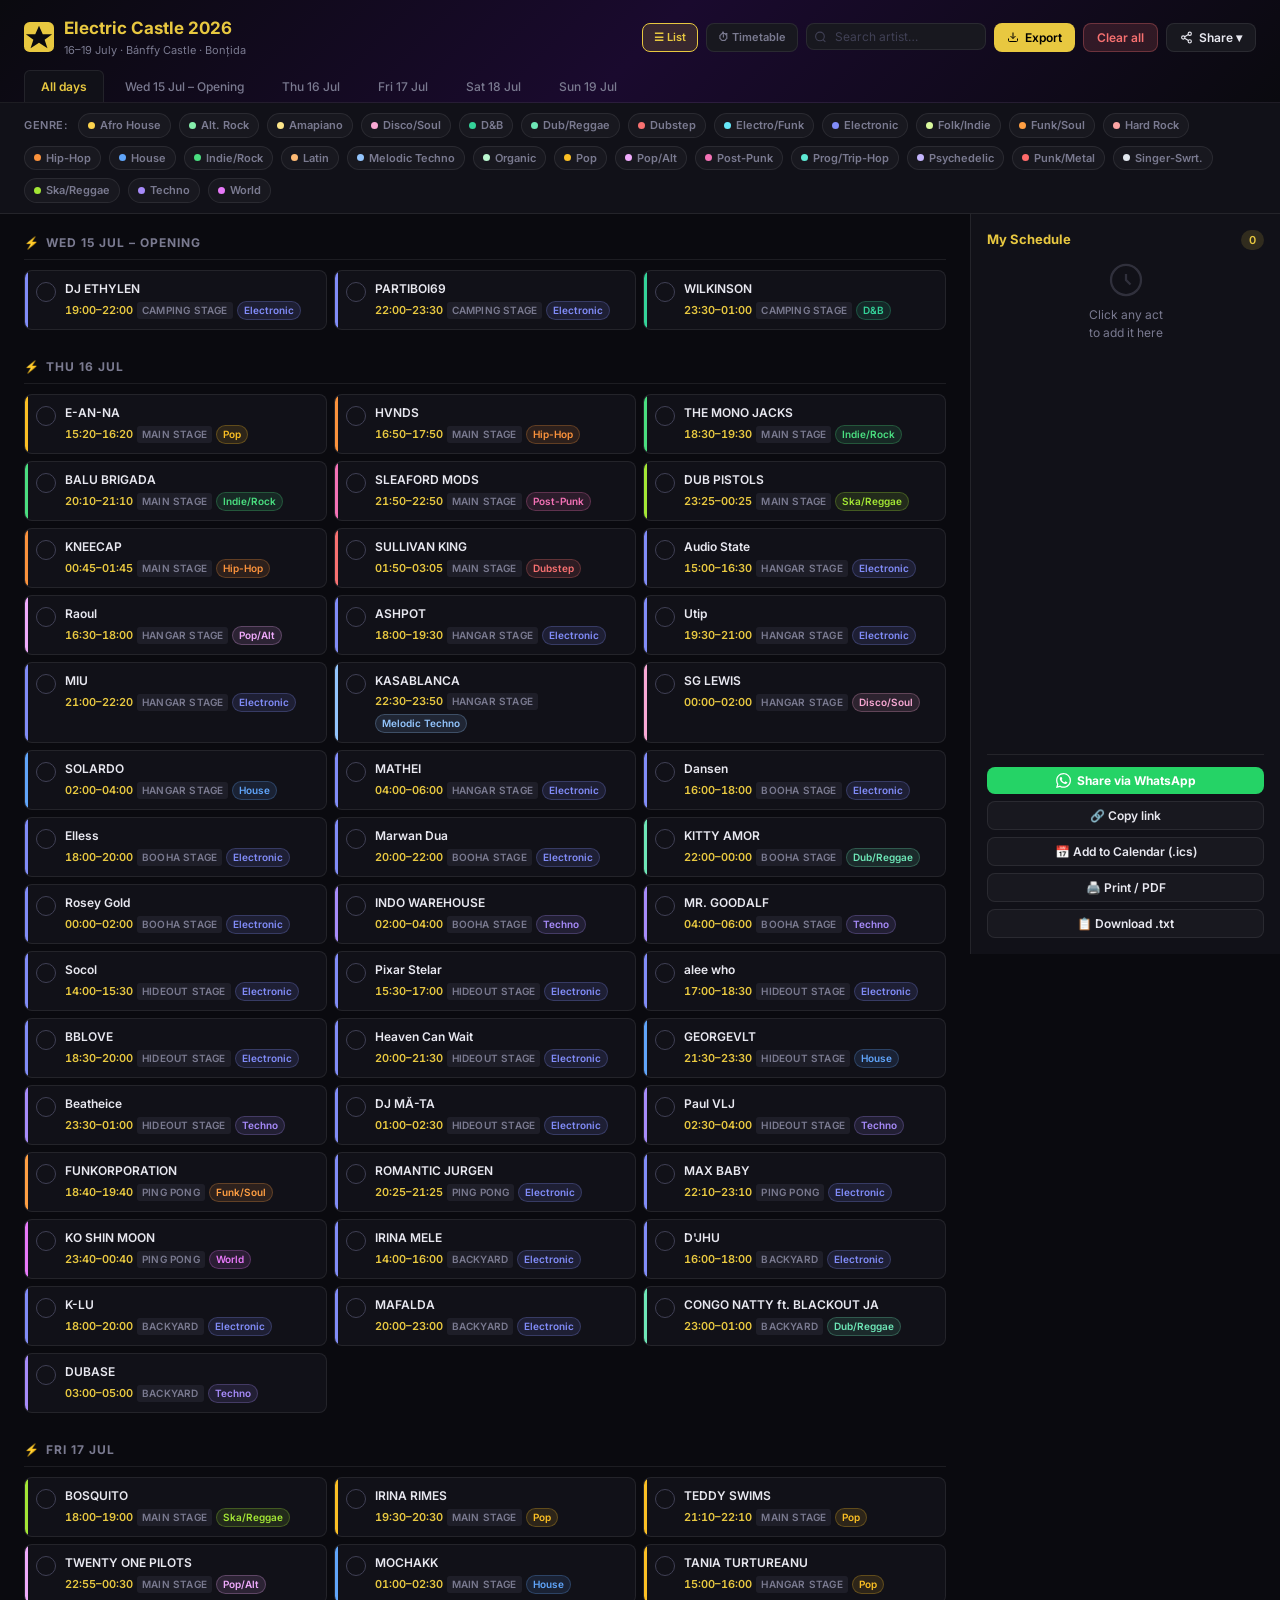
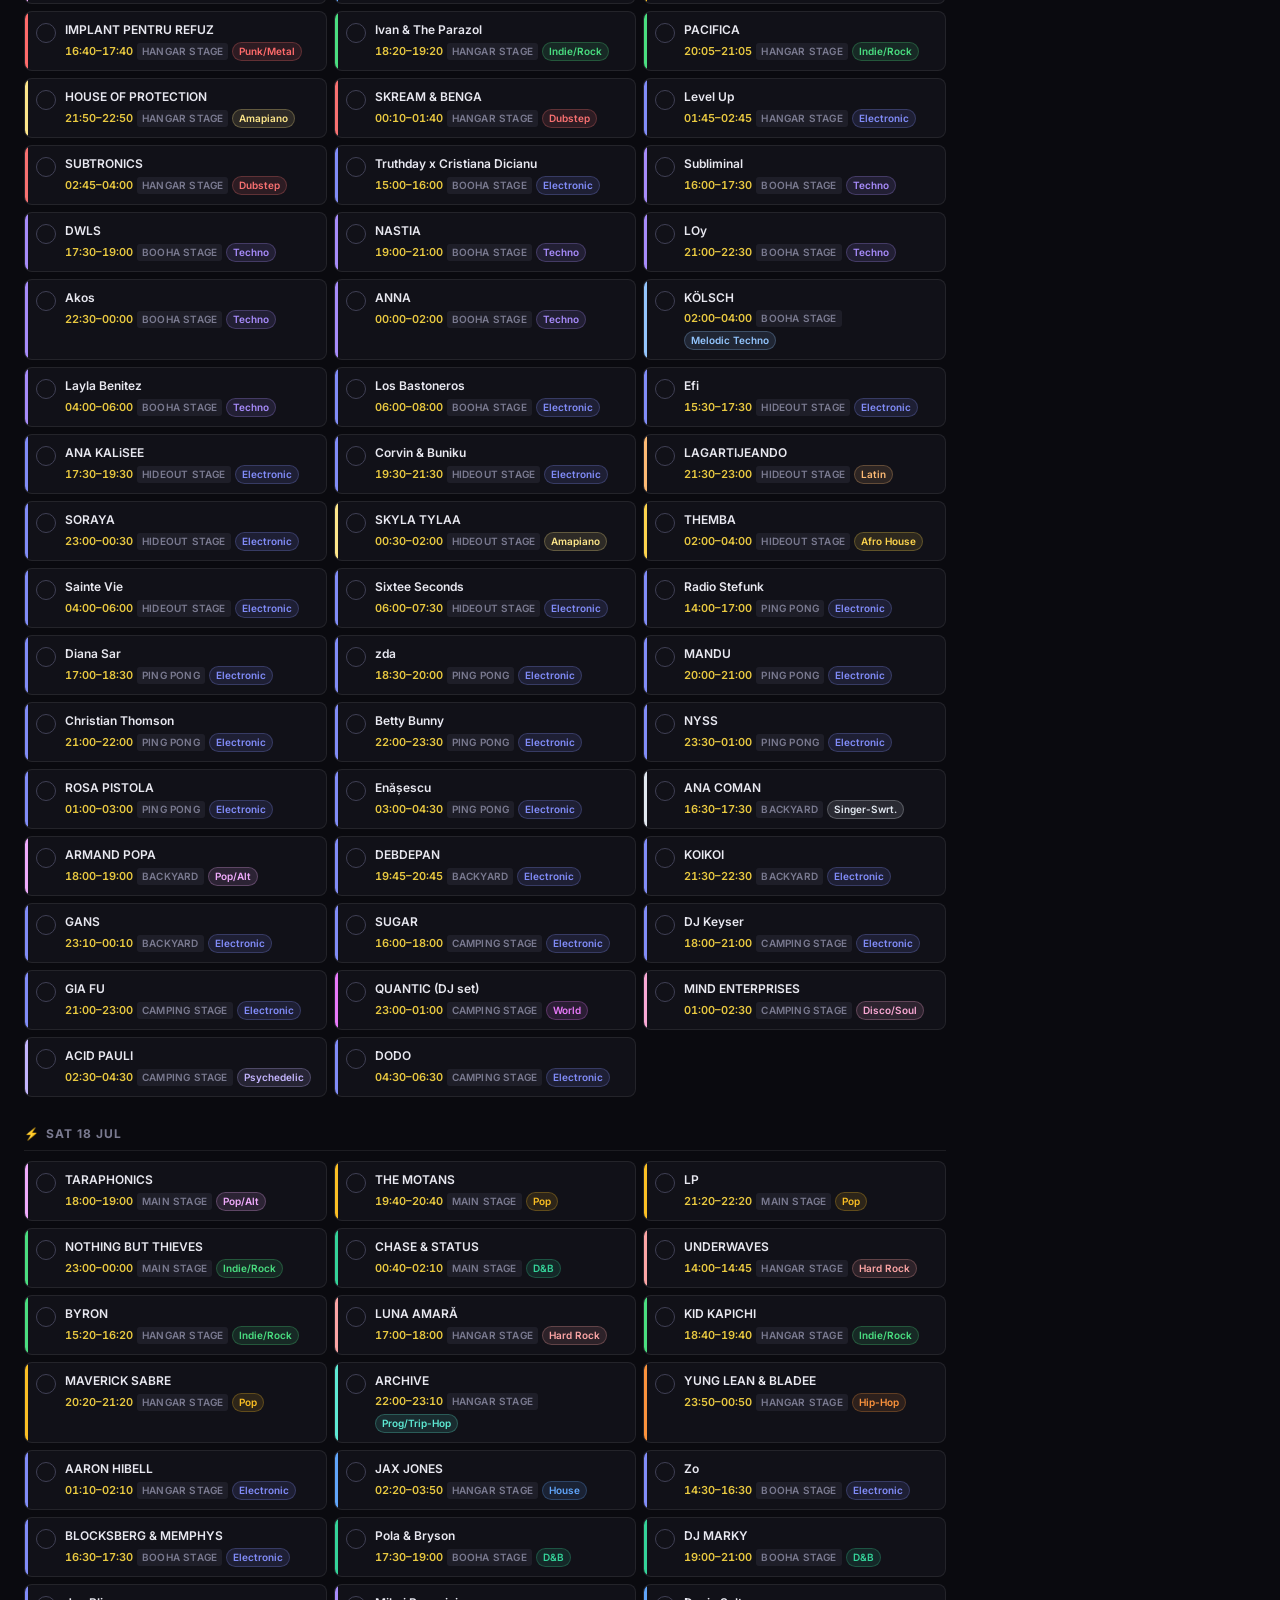
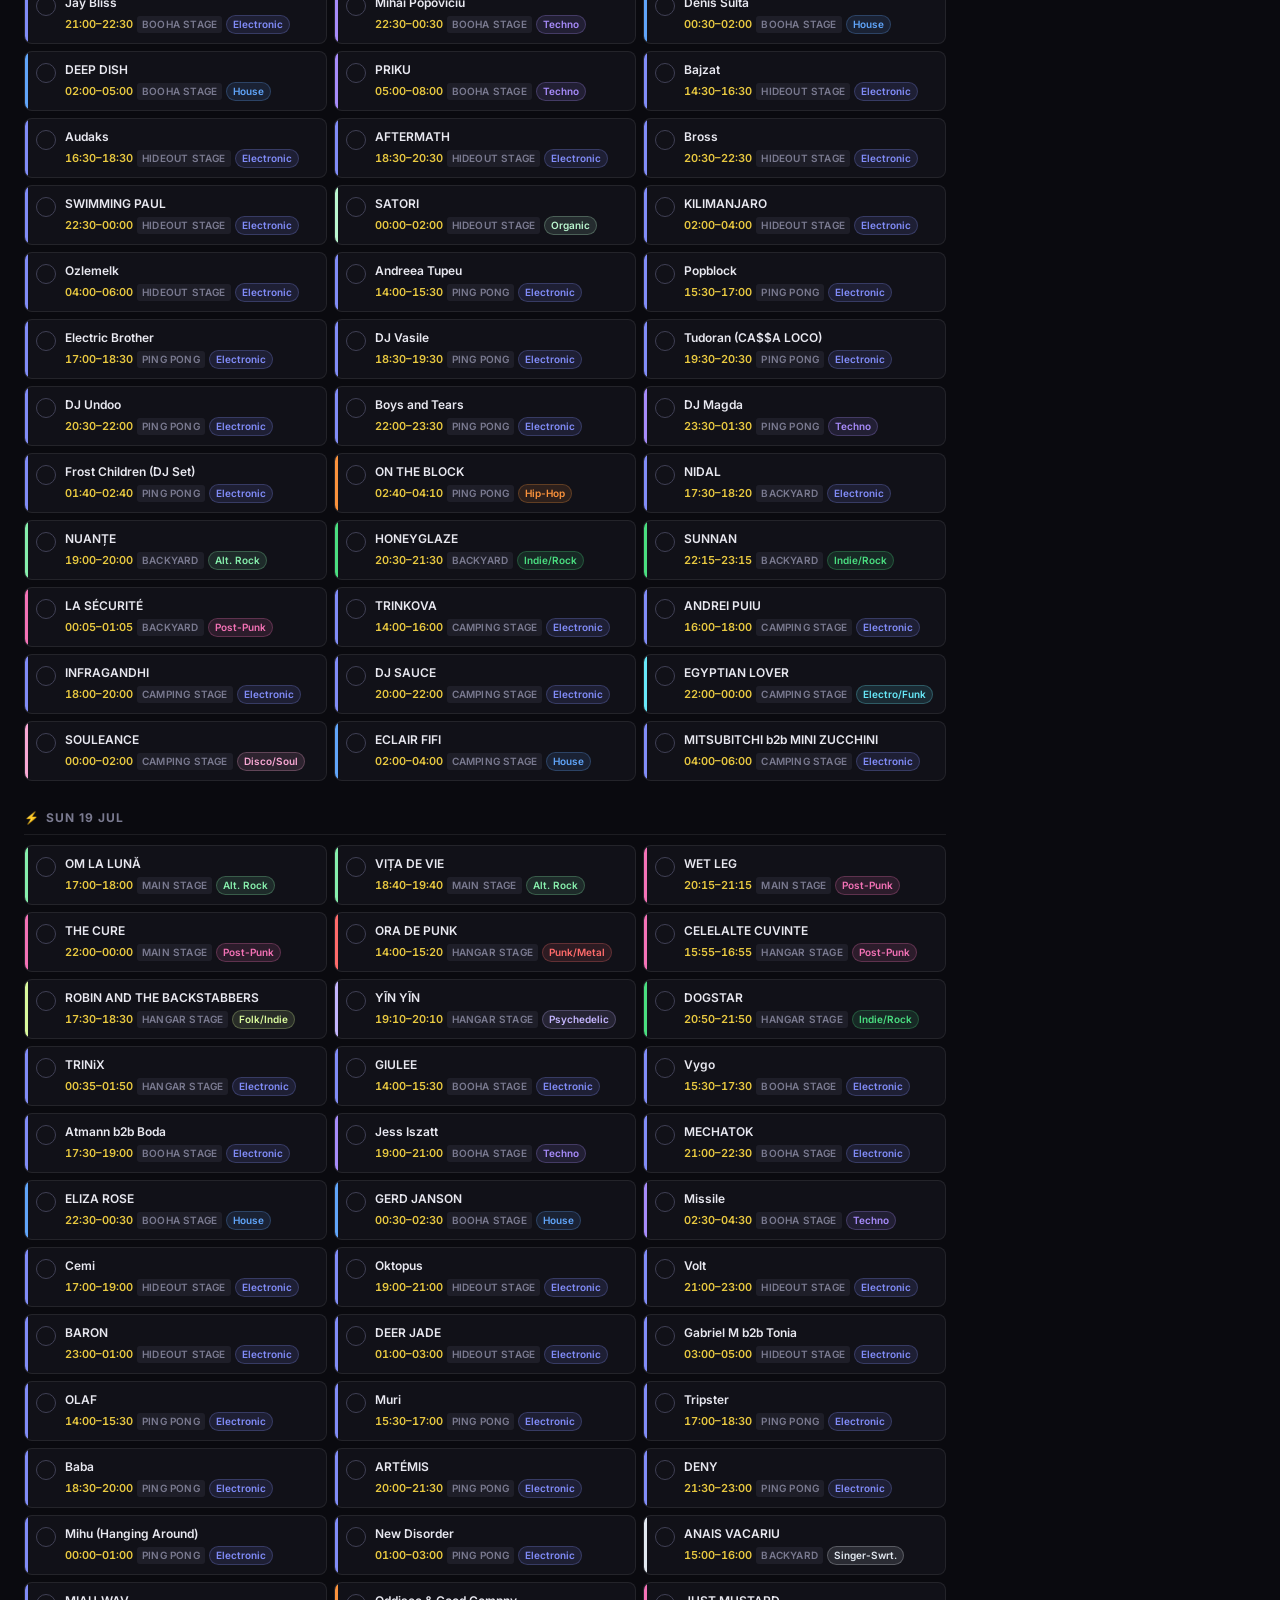
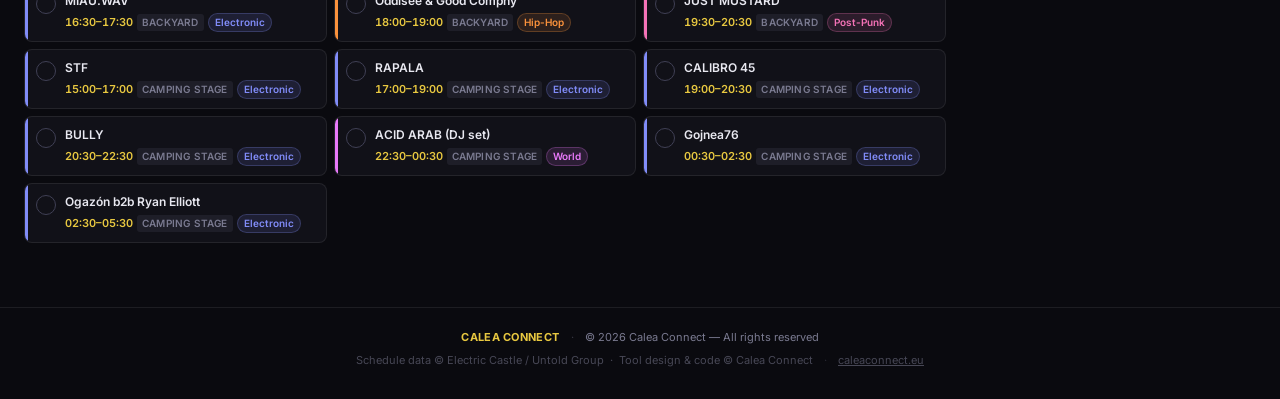
==== index.html @ b25dbf2a "Add files via upload" ====
<!--
  Electric Castle 2026 Festival Planner
  © 2026 Calea Connect (caleaconnect.eu) — All rights reserved
  Schedule data © Electric Castle / Untold Group
  Tool design & code: Calea Connect
-->
<!DOCTYPE html>
<html lang="en" data-theme="dark">
<head>
<meta charset="UTF-8">
<meta name="viewport" content="width=device-width, initial-scale=1.0">
<title>Electric Castle 2026 – Planner</title>
<link rel="preconnect" href="https://fonts.googleapis.com">
<link href="https://fonts.googleapis.com/css2?family=Inter:wght@300;400;500;600;700&display=swap" rel="stylesheet">
<link rel="stylesheet" href="style.css">
</head>
<body>

<header>
  <div class="header-top">
    <div class="logo">
      <svg width="30" height="30" viewBox="0 0 32 32" fill="none" aria-label="EC">
        <rect width="32" height="32" rx="6" fill="#e8c840"/>
        <polygon points="16,4 20,13 30,13 22,19 25,28 16,22 7,28 10,19 2,13 12,13" fill="#0a0a0f"/>
      </svg>
      <div class="logo-text">
        <h1>Electric Castle 2026</h1>
        <p>16–19 July · Bánffy Castle · Bonțida</p>
      </div>
    </div>
    <div class="header-actions">
      <button class="btn btn-view active" id="btnList" onclick="setView('list')">☰ List</button>
      <button class="btn btn-view" id="btnTT" onclick="setView('timetable')">⏱ Timetable</button>
      <div class="search-wrap">
        <svg class="search-icon" width="13" height="13" viewBox="0 0 24 24" fill="none" stroke="currentColor" stroke-width="2"><circle cx="11" cy="11" r="8"/><path d="m21 21-4.35-4.35"/></svg>
        <input type="text" id="searchInput" placeholder="Search artist…" oninput="filterAll()">
      </div>
      <button class="btn btn-primary" onclick="exportTxt()">
        <svg width="12" height="12" viewBox="0 0 24 24" fill="none" stroke="currentColor" stroke-width="2"><path d="M21 15v4a2 2 0 0 1-2 2H5a2 2 0 0 1-2-2v-4"/><polyline points="7 10 12 15 17 10"/><line x1="12" y1="15" x2="12" y2="3"/></svg>
        Export
      </button>
      <button class="btn btn-danger" onclick="clearPicks()">Clear all</button>
      <!-- Share dropdown -->
      <div class="share-dropdown" id="shareDropdown">
        <button class="btn btn-ghost" onclick="sharePicks()" title="Share your picks">
          <svg width="13" height="13" viewBox="0 0 24 24" fill="none" stroke="currentColor" stroke-width="2"><circle cx="18" cy="5" r="3"/><circle cx="6" cy="12" r="3"/><circle cx="18" cy="19" r="3"/><line x1="8.59" y1="13.51" x2="15.42" y2="17.49"/><line x1="15.41" y1="6.51" x2="8.59" y2="10.49"/></svg>
          Share ▾
        </button>
        <div class="share-menu" id="shareMenu">
          <button onclick="shareViaWhatsApp()">
            <svg width="16" height="16" viewBox="0 0 24 24" fill="#25D366"><path d="M17.472 14.382c-.297-.149-1.758-.867-2.03-.967-.273-.099-.471-.148-.67.15-.197.297-.767.966-.94 1.164-.173.199-.347.223-.644.075-.297-.15-1.255-.463-2.39-1.475-.883-.788-1.48-1.761-1.653-2.059-.173-.297-.018-.458.13-.606.134-.133.298-.347.446-.52.149-.174.198-.298.298-.497.099-.198.05-.371-.025-.52-.075-.149-.669-1.612-.916-2.207-.242-.579-.487-.5-.669-.51-.173-.008-.371-.01-.57-.01-.198 0-.52.074-.792.372-.272.297-1.04 1.016-1.04 2.479 0 1.462 1.065 2.875 1.213 3.074.149.198 2.096 3.2 5.077 4.487.709.306 1.262.489 1.694.625.712.227 1.36.195 1.871.118.571-.085 1.758-.719 2.006-1.413.248-.694.248-1.289.173-1.413-.074-.124-.272-.198-.57-.347m-5.421 7.403h-.004a9.87 9.87 0 0 1-5.031-1.378l-.361-.214-3.741.982.998-3.648-.235-.374a9.86 9.86 0 0 1-1.51-5.26c.001-5.45 4.436-9.884 9.888-9.884 2.64 0 5.122 1.03 6.988 2.898a9.825 9.825 0 0 1 2.893 6.994c-.003 5.45-4.437 9.884-9.885 9.884m8.413-18.297A11.815 11.815 0 0 0 12.05 0C5.495 0 .16 5.335.157 11.892c0 2.096.547 4.142 1.588 5.945L.057 24l6.305-1.654a11.882 11.882 0 0 0 5.683 1.448h.005c6.554 0 11.89-5.335 11.893-11.893a11.821 11.821 0 0 0-3.48-8.413Z"/></svg>
            Share via WhatsApp
          </button>
          <button onclick="shareViaCopyLink()">
            <svg width="16" height="16" viewBox="0 0 24 24" fill="none" stroke="currentColor" stroke-width="2"><path d="M10 13a5 5 0 0 0 7.54.54l3-3a5 5 0 0 0-7.07-7.07l-1.72 1.71"/><path d="M14 11a5 5 0 0 0-7.54-.54l-3 3a5 5 0 0 0 7.07 7.07l1.71-1.71"/></svg>
            Copy link
          </button>
          <hr class="divider">
          <button onclick="shareViaNavigator()">
            <svg width="16" height="16" viewBox="0 0 24 24" fill="none" stroke="currentColor" stroke-width="2"><circle cx="18" cy="5" r="3"/><circle cx="6" cy="12" r="3"/><circle cx="18" cy="19" r="3"/><line x1="8.59" y1="13.51" x2="15.42" y2="17.49"/><line x1="15.41" y1="6.51" x2="8.59" y2="10.49"/></svg>
            More options…
          </button>
        </div>
      </div>
    </div>
  </div>
  <div class="tabs" id="dayTabs"></div>
</header>

<div id="shareNotif" style="display:none;position:fixed;bottom:24px;left:50%;transform:translateX(-50%);background:#1e1e28;border:1px solid #4ade80;border-radius:10px;padding:12px 20px;font-size:13px;color:#4ade80;font-weight:600;z-index:999;box-shadow:0 8px 32px rgba(0,0,0,.5);align-items:center;gap:10px;">
  <svg width="16" height="16" viewBox="0 0 24 24" fill="none" stroke="currentColor" stroke-width="2.5"><polyline points="20 6 9 17 4 12"/></svg>
  <span id="shareNotifText">Link copied!</span>
</div>

<div class="toolbar" id="genreFilters">
  <span class="filter-label">Genre:</span>
</div>

<div class="app-body">
  <div class="schedule-panel" id="schedulePanel"></div>
  <aside class="picks-panel" id="picksPanel">
    <div class="picks-title">My Schedule <span class="picks-count" id="picksCount">0</span></div>
    <div id="picksContent"></div>
    <div class="export-section" style="display:flex;flex-direction:column;gap:7px;">
      <!-- WhatsApp share prominent button -->
      <button class="btn btn-whatsapp" style="width:100%;justify-content:center;" onclick="shareViaWhatsApp()">
        <svg width="15" height="15" viewBox="0 0 24 24" fill="white"><path d="M17.472 14.382c-.297-.149-1.758-.867-2.03-.967-.273-.099-.471-.148-.67.15-.197.297-.767.966-.94 1.164-.173.199-.347.223-.644.075-.297-.15-1.255-.463-2.39-1.475-.883-.788-1.48-1.761-1.653-2.059-.173-.297-.018-.458.13-.606.134-.133.298-.347.446-.52.149-.174.198-.298.298-.497.099-.198.05-.371-.025-.52-.075-.149-.669-1.612-.916-2.207-.242-.579-.487-.5-.669-.51-.173-.008-.371-.01-.57-.01-.198 0-.52.074-.792.372-.272.297-1.04 1.016-1.04 2.479 0 1.462 1.065 2.875 1.213 3.074.149.198 2.096 3.2 5.077 4.487.709.306 1.262.489 1.694.625.712.227 1.36.195 1.871.118.571-.085 1.758-.719 2.006-1.413.248-.694.248-1.289.173-1.413-.074-.124-.272-.198-.57-.347m-5.421 7.403h-.004a9.87 9.87 0 0 1-5.031-1.378l-.361-.214-3.741.982.998-3.648-.235-.374a9.86 9.86 0 0 1-1.51-5.26c.001-5.45 4.436-9.884 9.888-9.884 2.64 0 5.122 1.03 6.988 2.898a9.825 9.825 0 0 1 2.893 6.994c-.003 5.45-4.437 9.884-9.885 9.884m8.413-18.297A11.815 11.815 0 0 0 12.05 0C5.495 0 .16 5.335.157 11.892c0 2.096.547 4.142 1.588 5.945L.057 24l6.305-1.654a11.882 11.882 0 0 0 5.683 1.448h.005c6.554 0 11.89-5.335 11.893-11.893a11.821 11.821 0 0 0-3.48-8.413Z"/></svg>
        Share via WhatsApp
      </button>
      <button class="btn btn-ghost" style="width:100%;justify-content:center;" onclick="shareViaCopyLink()">🔗 Copy link</button>
      <button class="btn btn-ghost" style="width:100%;justify-content:center;" onclick="exportICS()">📅 Add to Calendar (.ics)</button>
      <button class="btn btn-ghost" style="width:100%;justify-content:center;" onclick="exportPDF()">🖨️ Print / PDF</button>
      <button class="btn btn-ghost" style="width:100%;justify-content:center;" onclick="exportTxt()">📋 Download .txt</button>
    </div>
  </aside>
</div>

<script src="app.js"></script>

<footer style="text-align:center;padding:20px 16px 28px;border-top:1px solid var(--border);margin-top:16px;font-size:11px;color:var(--muted);line-height:1.8;">
  <div style="margin-bottom:4px;">
    <a href="https://caleaconnect.eu" target="_blank" rel="noopener noreferrer"
       style="color:var(--accent);font-weight:700;text-decoration:none;letter-spacing:.3px;">
      CALEA CONNECT
    </a>
    <span style="margin:0 8px;opacity:.4;">·</span>
    <span>© 2026 Calea Connect — All rights reserved</span>
  </div>
  <div style="opacity:.55;">
    Schedule data © Electric Castle / Untold Group &nbsp;·&nbsp;
    Tool design &amp; code © Calea Connect
    <span style="margin:0 8px;opacity:.5;">·</span>
    <a href="https://caleaconnect.eu" target="_blank" rel="noopener noreferrer"
       style="color:var(--muted);text-decoration:underline;">caleaconnect.eu</a>
  </div>
</footer>

</body>
</html>
---- style.css ----
/*
 * Electric Castle 2026 Festival Planner — Stylesheet
 * © 2026 Calea Connect (caleaconnect.eu) — All rights reserved
 */
:root {
  --bg:#0a0a0f;--surface:#111118;--surface2:#18181f;--surface3:#1e1e28;
  --border:rgba(255,255,255,0.08);--text:#e8e8f0;--muted:#7a7a90;--faint:#404055;
  --accent:#e8c840;--accent-dim:rgba(232,200,64,0.15);
  --radius:8px;--font:'Inter',sans-serif;
}
*,*::before,*::after{box-sizing:border-box;margin:0;padding:0;}
html{scroll-behavior:smooth;}
body{background:var(--bg);color:var(--text);font-family:var(--font);font-size:14px;line-height:1.5;min-height:100vh;}

/* GENRE COLORS */
.g-indierock    {--gc:#4ade80;}
.g-postpunk     {--gc:#f472b6;}
.g-altrock      {--gc:#86efac;}
.g-hiphop       {--gc:#fb923c;}
.g-house        {--gc:#60a5fa;}
.g-techno       {--gc:#a78bfa;}
.g-dnb          {--gc:#34d399;}
.g-dubstep      {--gc:#f87171;}
.g-pop          {--gc:#fbbf24;}
.g-popalt       {--gc:#f0abfc;}
.g-dub          {--gc:#6ee7b7;}
.g-world        {--gc:#e879f9;}
.g-disco        {--gc:#f9a8d4;}
.g-melodic      {--gc:#93c5fd;}
.g-afro         {--gc:#fcd34d;}
.g-psychedelic  {--gc:#c4b5fd;}
.g-prog         {--gc:#5eead4;}
.g-latin        {--gc:#fdba74;}
.g-electro      {--gc:#67e8f9;}
.g-organic      {--gc:#bbf7d0;}
.g-metal        {--gc:#fca5a5;}
.g-amapiano     {--gc:#fde68a;}
.g-electronic   {--gc:#818cf8;}
.g-folk         {--gc:#d9f99d;}
.g-punk         {--gc:#fb7185;}
.g-singer       {--gc:#e2e8f0;}
.g-ska          {--gc:#a3e635;}
.g-funk         {--gc:#ff9f43;}
.g-metal2       {--gc:#ff6b6b;}

header{
  background:linear-gradient(135deg,#0a0a0f 0%,#1a0a2e 50%,#0a0a0f 100%);
  border-bottom:1px solid var(--border);
  padding:16px 24px 0;position:sticky;top:0;z-index:100;
}
.header-top{display:flex;align-items:center;justify-content:space-between;gap:12px;flex-wrap:wrap;padding-bottom:12px;}
.logo{display:flex;align-items:center;gap:10px;}
.logo-text h1{font-size:17px;font-weight:700;color:var(--accent);}
.logo-text p{font-size:11px;color:var(--muted);}
.header-actions{display:flex;gap:8px;flex-wrap:wrap;}
.btn{display:inline-flex;align-items:center;gap:6px;padding:6px 13px;border-radius:var(--radius);border:none;cursor:pointer;font-size:12px;font-weight:600;font-family:var(--font);transition:all 180ms ease;white-space:nowrap;}
.btn-primary{background:var(--accent);color:#000;}
.btn-primary:hover{background:#f0d060;}
.btn-ghost{background:var(--surface2);color:var(--text);border:1px solid var(--border);}
.btn-ghost:hover{background:var(--surface3);}
.btn-danger{background:rgba(248,113,113,0.15);color:#f87171;border:1px solid rgba(248,113,113,0.3);}
.btn-danger:hover{background:rgba(248,113,113,0.25);}
.btn-view{background:var(--surface2);color:var(--muted);border:1px solid var(--border);font-size:11px;padding:5px 11px;}
.btn-view.active{background:var(--accent-dim);color:var(--accent);border-color:var(--accent);}

.tabs{display:flex;gap:4px;overflow-x:auto;padding-bottom:0;}
.tab{padding:8px 16px;border-radius:6px 6px 0 0;cursor:pointer;font-size:12px;font-weight:500;border:1px solid transparent;border-bottom:none;color:var(--muted);background:none;font-family:var(--font);white-space:nowrap;transition:all 180ms ease;}
.tab:hover{color:var(--text);background:var(--surface2);}
.tab.active{background:var(--surface);color:var(--accent);border-color:var(--border);font-weight:600;}

.toolbar{display:flex;flex-wrap:wrap;gap:8px;padding:10px 24px;border-bottom:1px solid var(--border);background:var(--surface);align-items:center;}
.filter-label{font-size:11px;font-weight:600;color:var(--muted);text-transform:uppercase;letter-spacing:.5px;margin-right:2px;}
.chip{display:inline-flex;align-items:center;gap:5px;padding:3px 9px;border-radius:99px;cursor:pointer;font-size:11px;font-weight:600;border:1px solid transparent;transition:all 150ms ease;user-select:none;background:var(--surface2);color:var(--muted);border-color:var(--border);}
.chip .dot{width:7px;height:7px;border-radius:50%;background:var(--gc,#818cf8);flex-shrink:0;}
.chip.active{color:var(--gc,#818cf8);border-color:var(--gc,#818cf8);background:color-mix(in srgb,var(--gc,#818cf8) 12%,transparent);}
.search-wrap{position:relative;}
.search-wrap input{width:180px;background:var(--surface2);border:1px solid var(--border);border-radius:var(--radius);padding:5px 10px 5px 28px;font-size:12px;color:var(--text);font-family:var(--font);outline:none;transition:border-color 150ms ease;}
.search-wrap input:focus{border-color:var(--accent);}
.search-wrap input::placeholder{color:var(--faint);}
.search-icon{position:absolute;left:8px;top:50%;transform:translateY(-50%);color:var(--faint);}

/* MAIN LAYOUT */
.app-body{display:grid;grid-template-columns:1fr 310px;min-height:calc(100vh - 160px);}
@media(max-width:900px){.app-body{grid-template-columns:1fr;}}
.schedule-panel{padding:20px 24px;overflow-y:auto;}

/* ── LIST VIEW ── */
.day-section{margin-bottom:28px;}
.day-header{font-size:12px;font-weight:700;text-transform:uppercase;letter-spacing:1px;color:var(--muted);margin-bottom:10px;padding-bottom:7px;border-bottom:1px solid var(--border);display:flex;align-items:center;gap:6px;}
.day-header span{color:var(--accent);}
.acts-grid{display:grid;grid-template-columns:repeat(auto-fill,minmax(255px,1fr));gap:7px;}
.act-card{background:var(--surface);border:1px solid var(--border);border-radius:var(--radius);padding:9px 11px;cursor:pointer;transition:all 150ms ease;display:flex;align-items:flex-start;gap:9px;position:relative;overflow:hidden;}
.act-card::before{content:'';position:absolute;left:0;top:0;bottom:0;width:3px;background:var(--gc,#818cf8);}
.act-card:hover{background:var(--surface2);border-color:color-mix(in srgb,var(--gc,#818cf8) 40%,var(--border));}
.act-card.picked{background:color-mix(in srgb,var(--gc,#818cf8) 10%,var(--surface));border-color:var(--gc,#818cf8);}
.act-card.picked .pick-btn{background:var(--gc,#818cf8);color:#000;border-color:var(--gc,#818cf8);}
.act-card.hidden{display:none;}
.pick-btn{flex-shrink:0;width:20px;height:20px;border-radius:50%;border:1.5px solid var(--faint);background:none;cursor:pointer;font-size:10px;display:flex;align-items:center;justify-content:center;transition:all 150ms ease;margin-top:2px;}
.pick-btn:hover{border-color:var(--gc,#818cf8);}
.act-info{flex:1;min-width:0;}
.act-name{font-size:12px;font-weight:600;color:var(--text);margin-bottom:3px;}
.act-meta{display:flex;flex-wrap:wrap;gap:4px;align-items:center;}
.act-time{font-size:11px;color:var(--accent);font-weight:600;font-variant-numeric:tabular-nums;}
.act-stage{font-size:10px;font-weight:600;padding:1px 5px;border-radius:3px;background:var(--surface3);color:var(--muted);text-transform:uppercase;letter-spacing:.2px;}
.act-genre{font-size:10px;font-weight:600;padding:1px 6px;border-radius:99px;color:var(--gc,#818cf8);background:color-mix(in srgb,var(--gc,#818cf8) 12%,transparent);border:1px solid color-mix(in srgb,var(--gc,#818cf8) 25%,transparent);}

/* ── TIMETABLE VIEW ── */
.timetable-wrap{overflow-x:auto;padding-bottom:16px;}
.timetable{border-collapse:collapse;width:max-content;min-width:100%;}
.timetable th{position:sticky;top:0;background:var(--surface2);z-index:10;font-size:10px;font-weight:700;text-transform:uppercase;letter-spacing:.5px;padding:8px 12px;border:1px solid var(--border);white-space:nowrap;color:var(--accent);}
.timetable th.time-col{background:var(--bg);color:var(--muted);min-width:52px;}
.timetable td{border:1px solid var(--border);padding:0;vertical-align:top;min-width:160px;height:30px;}
.timetable td.time-cell{background:var(--surface2);color:var(--muted);font-size:10px;font-variant-numeric:tabular-nums;font-weight:600;padding:4px 8px;vertical-align:middle;text-align:right;white-space:nowrap;}
.timetable td.hour-row{background:rgba(232,200,64,0.04);}
.timetable td.time-cell.hour-row{color:var(--accent);}
.tt-cell{
  width:100%;height:100%;padding:5px 8px;cursor:pointer;
  display:flex;flex-direction:column;justify-content:center;
  border-left:3px solid var(--gc,#818cf8);
  background:color-mix(in srgb,var(--gc,#818cf8) 10%,var(--surface));
  transition:all 150ms ease;
}
.tt-cell:hover{background:color-mix(in srgb,var(--gc,#818cf8) 20%,var(--surface));}
.tt-cell.picked{background:color-mix(in srgb,var(--gc,#818cf8) 25%,var(--surface));outline:2px solid var(--gc,#818cf8);outline-offset:-2px;}
.tt-cell.hidden-tt{display:none;}
.tt-name{font-size:11px;font-weight:700;color:var(--text);line-height:1.2;}
.tt-time{font-size:10px;color:var(--accent);font-variant-numeric:tabular-nums;margin-top:2px;}
.tt-genre{font-size:9px;color:var(--muted);margin-top:1px;}
.tt-empty{background:var(--surface);height:100%;}

/* PICKS PANEL */
.picks-panel{border-left:1px solid var(--border);background:var(--surface);padding:16px;position:sticky;top:160px;height:calc(100vh - 160px);overflow-y:auto;display:flex;flex-direction:column;gap:12px;}
.picks-title{font-size:13px;font-weight:700;color:var(--accent);display:flex;align-items:center;justify-content:space-between;}
.picks-count{font-size:11px;font-weight:600;padding:2px 8px;border-radius:99px;background:var(--accent-dim);color:var(--accent);}
.picks-empty{flex:1;display:flex;flex-direction:column;align-items:center;justify-content:center;text-align:center;gap:8px;color:var(--muted);}
.picks-empty svg{opacity:.3;}
.pick-day-label{font-size:10px;font-weight:700;text-transform:uppercase;letter-spacing:.8px;color:var(--muted);margin-bottom:5px;padding:3px 0;border-bottom:1px solid var(--border);}
.pick-item{display:flex;align-items:center;gap:7px;padding:6px 8px;border-radius:6px;margin-bottom:3px;background:var(--surface2);border-left:3px solid var(--gc,#818cf8);cursor:pointer;transition:all 150ms ease;}
.pick-item:hover{background:var(--surface3);}
.pick-item-info{flex:1;min-width:0;}
.pick-item-name{font-size:11px;font-weight:600;color:var(--text);overflow:hidden;text-overflow:ellipsis;white-space:nowrap;}
.pick-item-meta{font-size:10px;color:var(--muted);margin-top:1px;}
.pick-item-remove{flex-shrink:0;width:16px;height:16px;border-radius:50%;background:none;border:none;color:var(--faint);cursor:pointer;font-size:13px;display:flex;align-items:center;justify-content:center;transition:color 150ms ease;}
.pick-item-remove:hover{color:#f87171;}
.conflict{font-size:10px;font-weight:700;padding:1px 5px;border-radius:3px;background:rgba(248,113,113,0.15);color:#f87171;border:1px solid rgba(248,113,113,0.3);}
.export-section{margin-top:auto;padding-top:12px;border-top:1px solid var(--border);}
.no-acts{padding:32px;text-align:center;color:var(--muted);font-size:13px;}

::-webkit-scrollbar{width:5px;height:5px;}
::-webkit-scrollbar-track{background:var(--bg);}
::-webkit-scrollbar-thumb{background:var(--faint);border-radius:99px;}
.btn-whatsapp{background:#25D366;color:#fff;font-weight:700;}
.btn-whatsapp:hover{background:#1ebe5d;}
.btn-whatsapp svg{flex-shrink:0;}
.share-dropdown{position:relative;display:inline-block;}
.share-menu{display:none;position:absolute;top:calc(100% + 6px);right:0;background:var(--surface2);border:1px solid var(--border);border-radius:var(--radius);min-width:200px;z-index:200;overflow:hidden;box-shadow:0 8px 24px rgba(0,0,0,.5);}
.share-menu.open{display:block;}
.share-menu button{width:100%;padding:10px 14px;text-align:left;background:none;border:none;color:var(--text);font-size:12px;font-weight:500;cursor:pointer;display:flex;align-items:center;gap:9px;transition:background 150ms ease;font-family:var(--font);}
.share-menu button:hover{background:var(--surface3);}
.share-menu .divider{border:none;border-top:1px solid var(--border);margin:3px 0;}
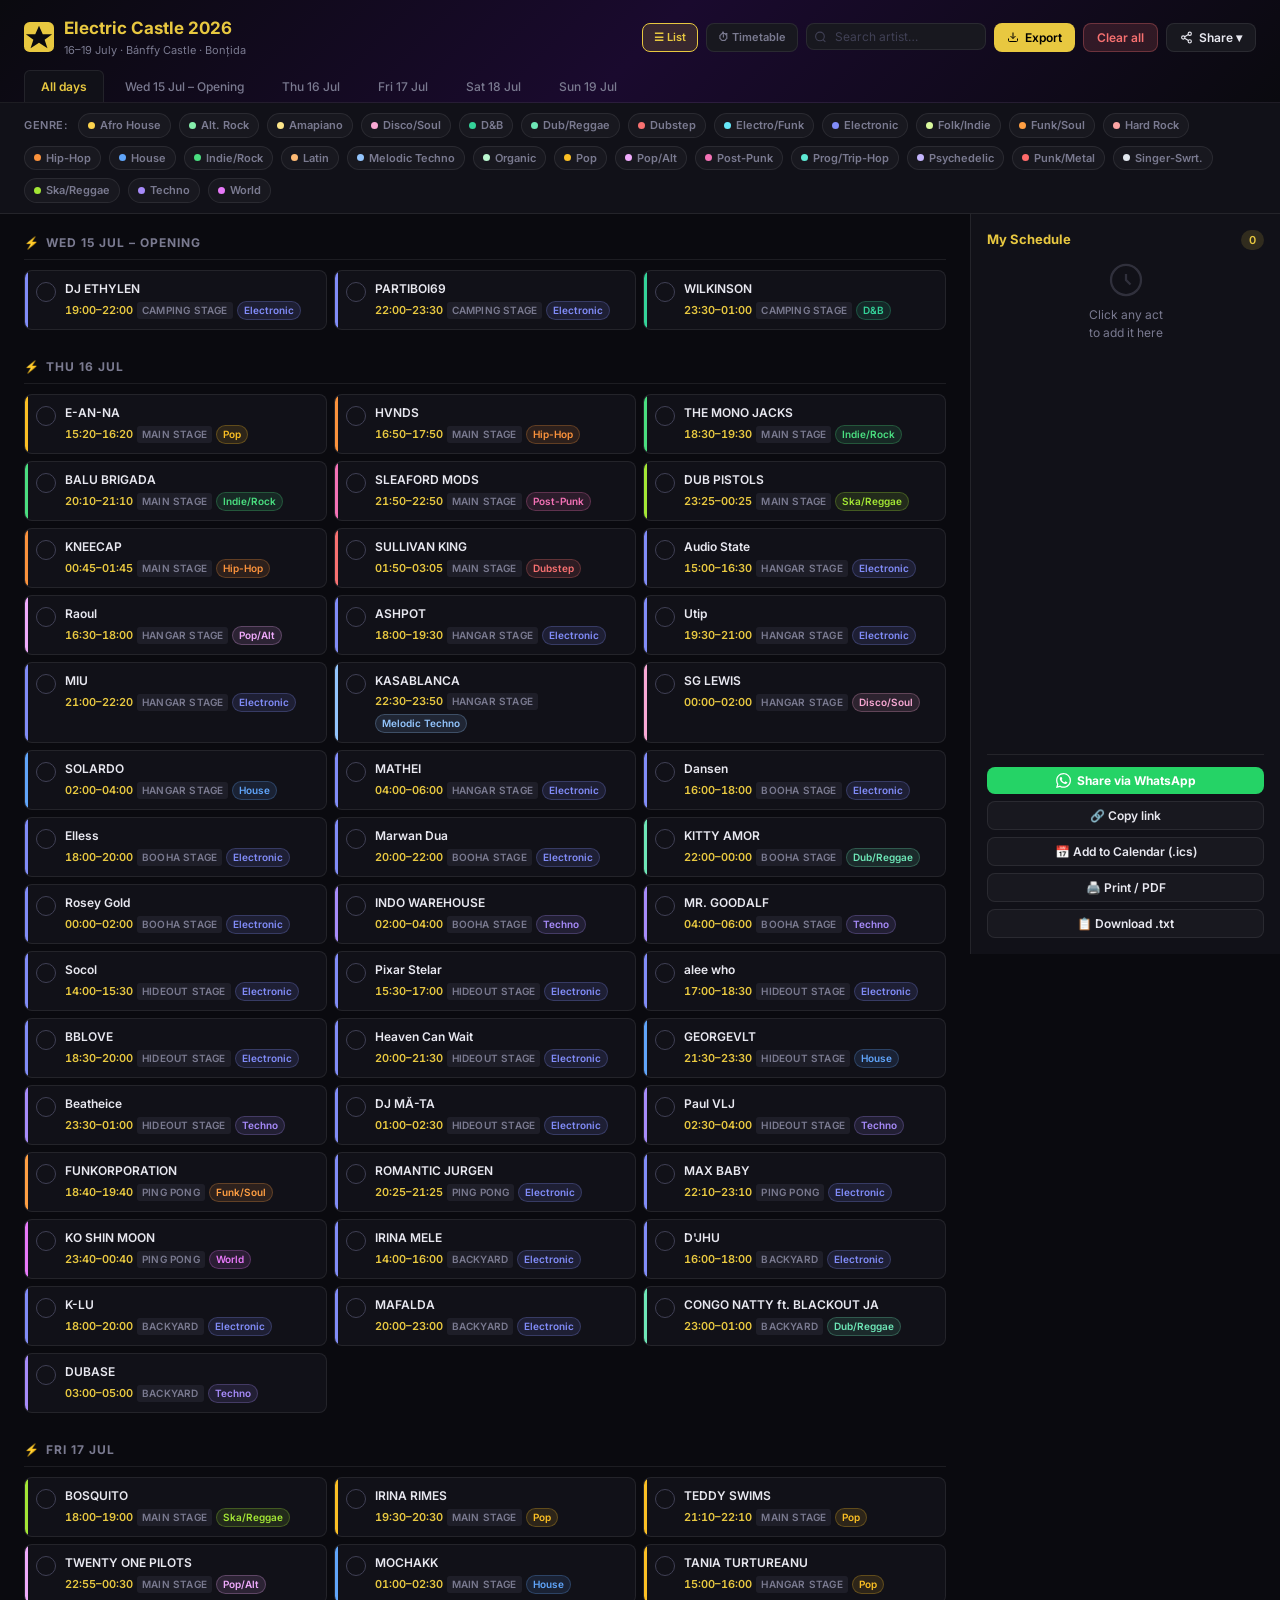
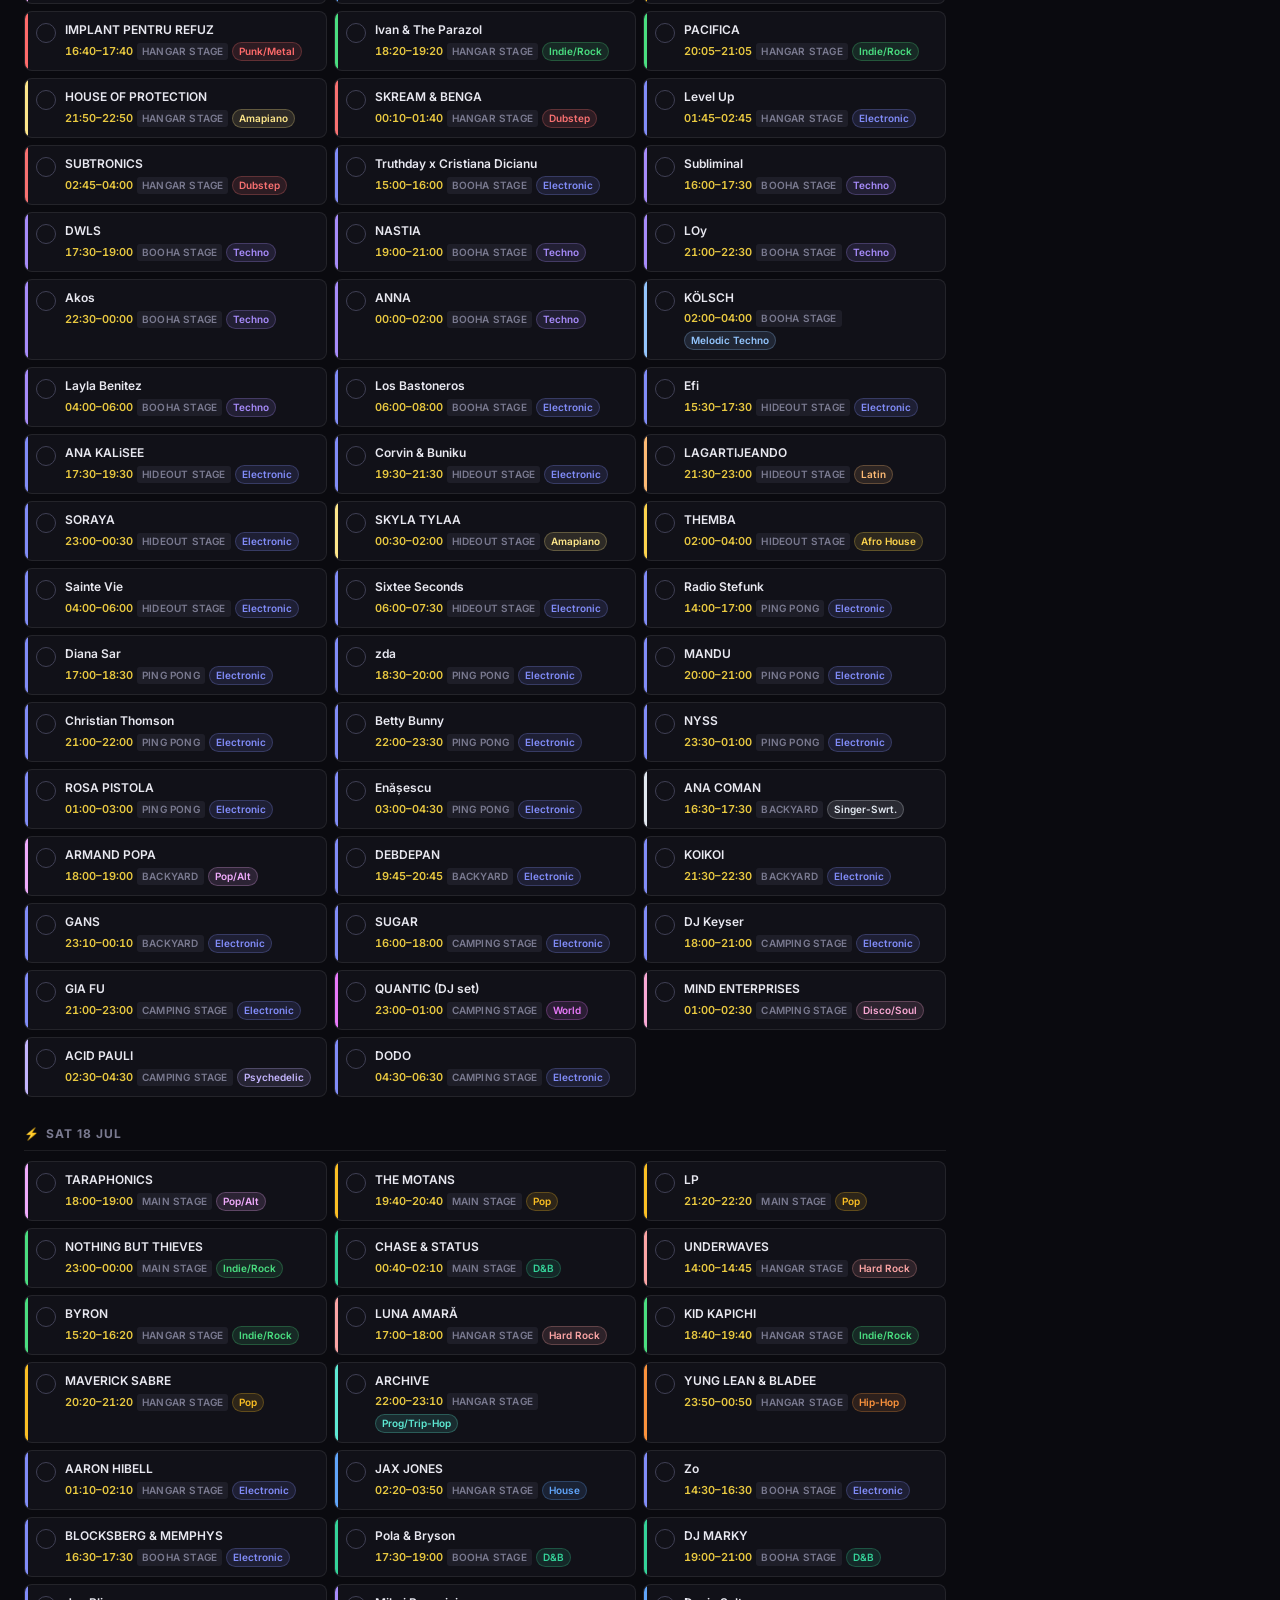
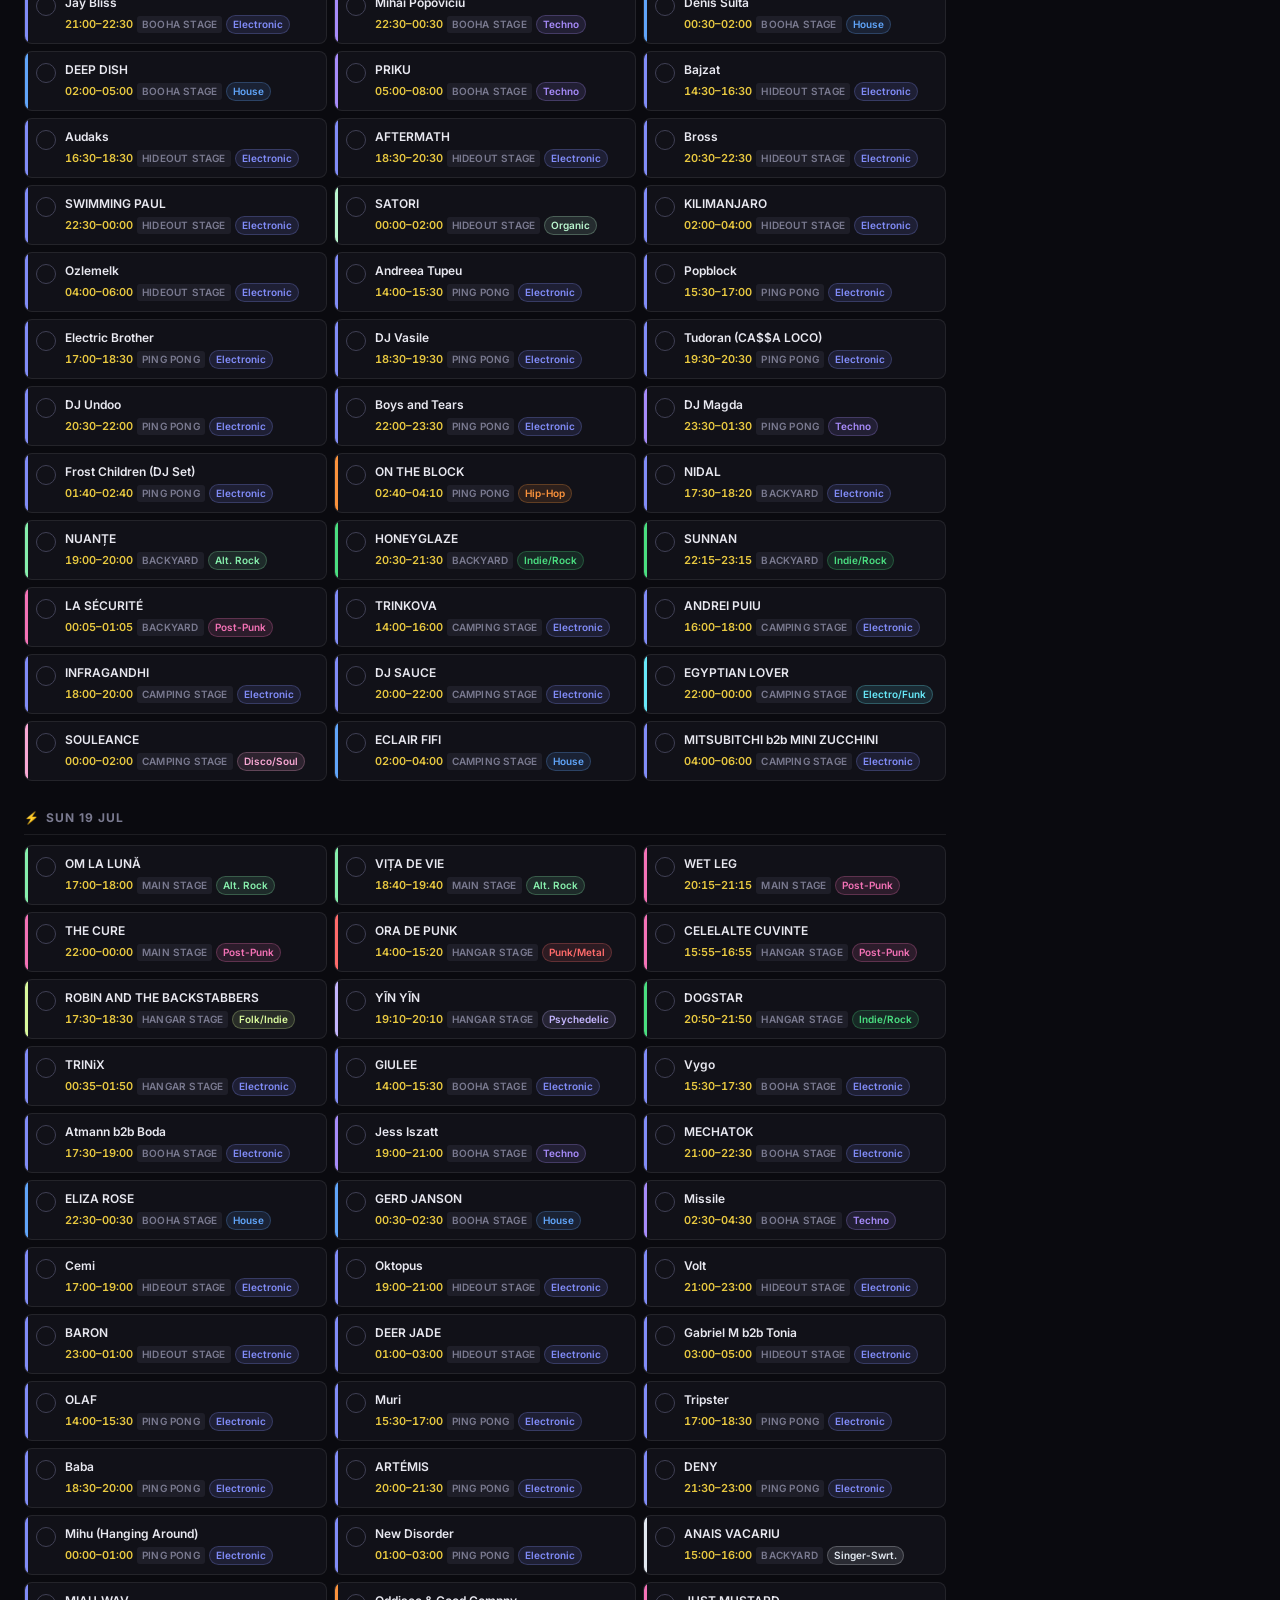
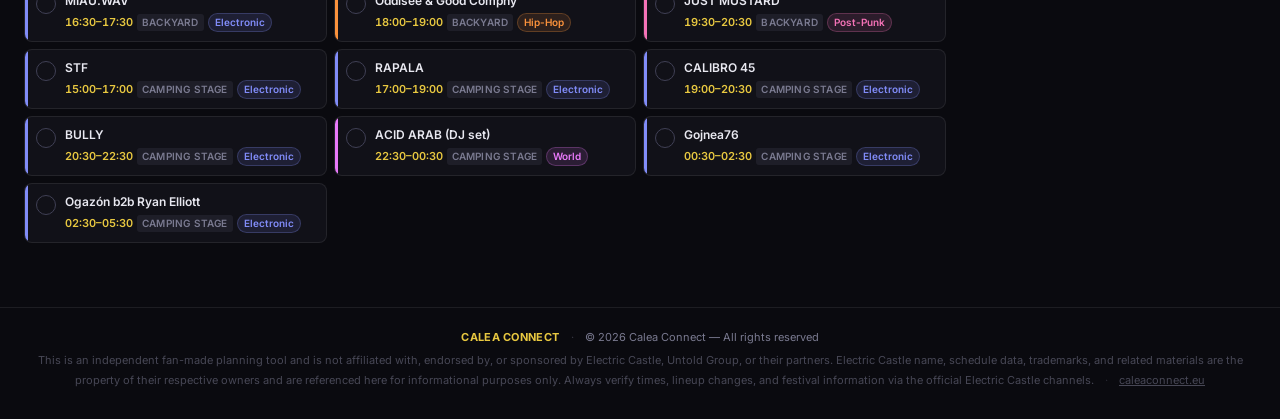
==== commit c78a307b: "Rename ec2026-index (1).html to index.html" ====
--- a/index.html
+++ b/index.html
@@ -107,8 +107,7 @@
     <span>© 2026 Calea Connect — All rights reserved</span>
   </div>
   <div style="opacity:.55;">
-    Schedule data © Electric Castle / Untold Group &nbsp;·&nbsp;
-    Tool design &amp; code © Calea Connect
+    This is an independent fan-made planning tool and is not affiliated with, endorsed by, or sponsored by Electric Castle, Untold Group, or their partners. Electric Castle name, schedule data, trademarks, and related materials are the property of their respective owners and are referenced here for informational purposes only. Always verify times, lineup changes, and festival information via the official Electric Castle channels.
     <span style="margin:0 8px;opacity:.5;">·</span>
     <a href="https://caleaconnect.eu" target="_blank" rel="noopener noreferrer"
        style="color:var(--muted);text-decoration:underline;">caleaconnect.eu</a>
